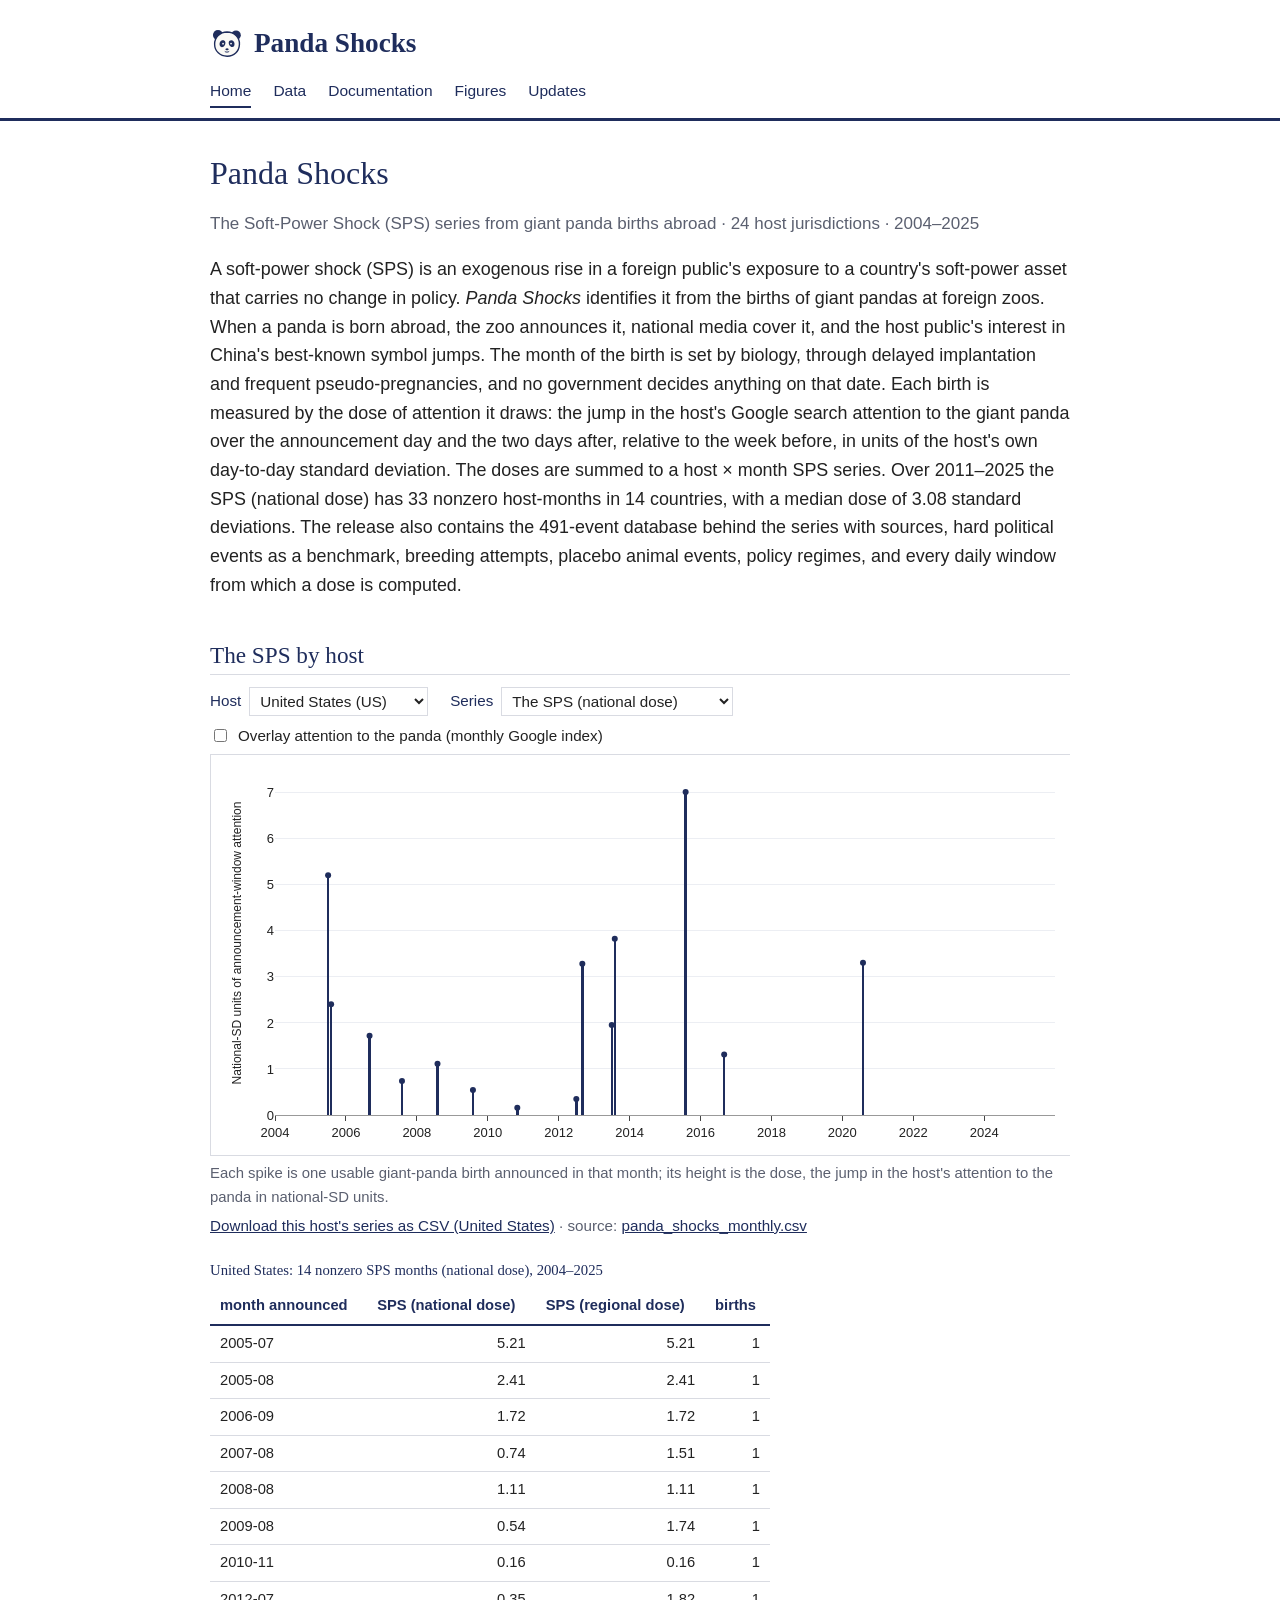
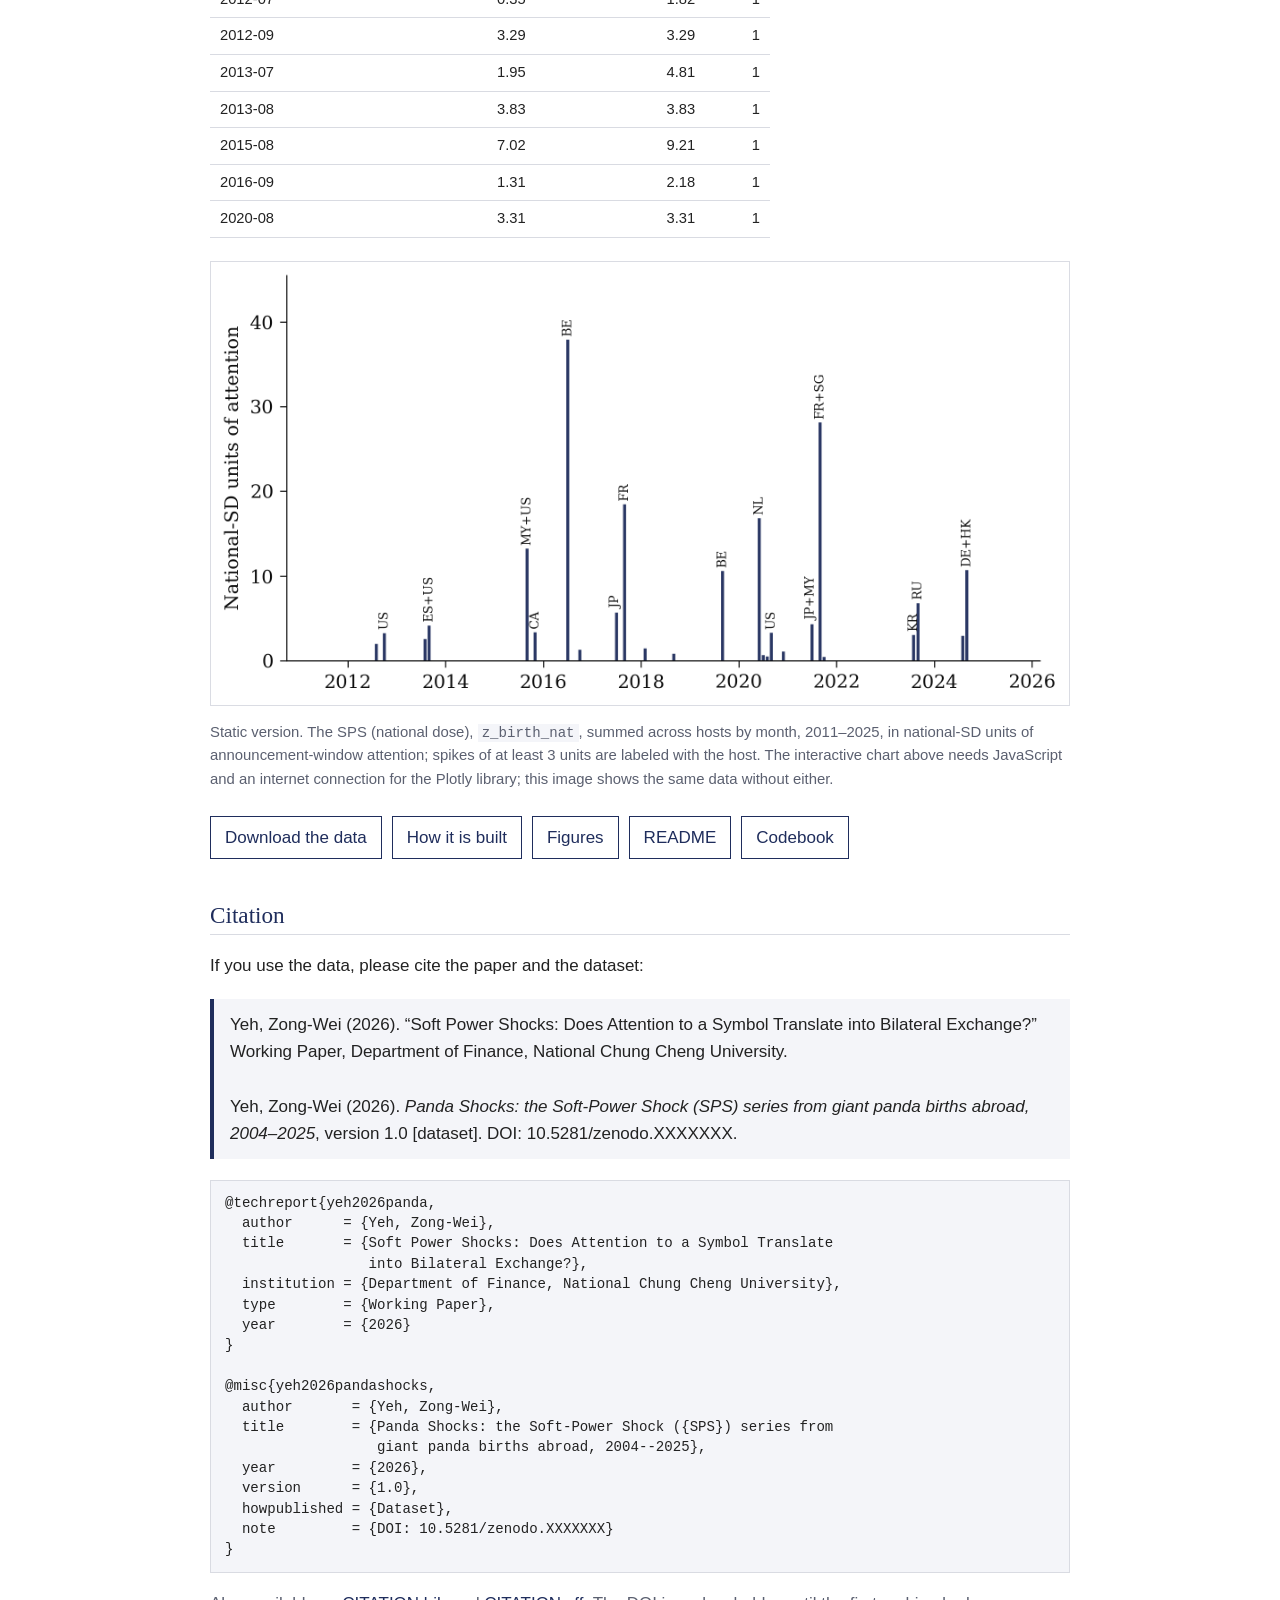
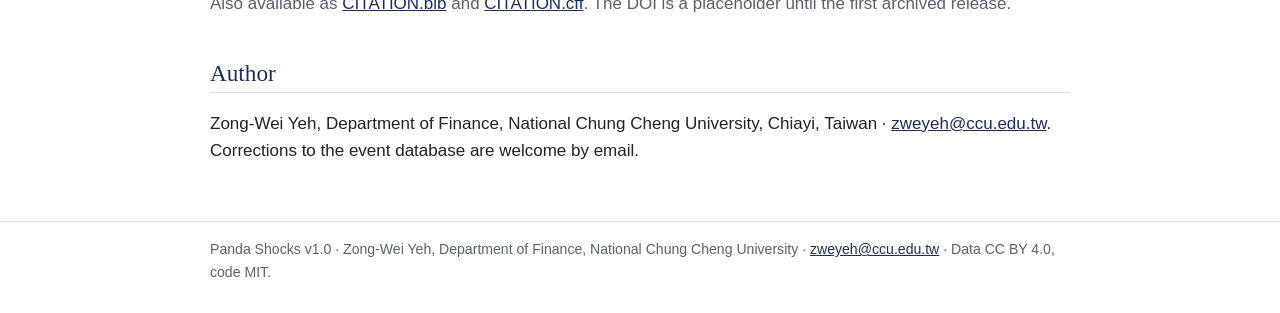
==== index.html @ 0e634dc9 "Panda Shocks v1.0: SPS series, event database, documentation and site Co-Authored-By: Claude Fable 5" ====
<!DOCTYPE html>
<html lang="en">
<head>
<meta charset="utf-8">
<meta name="viewport" content="width=device-width, initial-scale=1">
<title>Panda Shocks</title>
<meta name="description" content="Panda Shocks: the soft-power shock (SPS) series from giant-panda births abroad, 24 host jurisdictions, 2004-2025. Data by Zong-Wei Yeh, National Chung Cheng University.">
<link rel="icon" type="image/svg+xml" href="favicon.svg">
<link rel="stylesheet" href="style.css">
<script src="https://cdn.plot.ly/plotly-2.35.2.min.js" charset="utf-8"></script>
<script src="series/sps_series.js"></script>
</head>
<body>
<header class="site"><div class="wrap">
<a class="brand" href="index.html"><img src="favicon.svg" alt="">Panda Shocks</a>
<nav class="main">
<a href="index.html" class="on">Home</a>
<a href="data.html">Data</a>
<a href="documentation.html">Documentation</a>
<a href="figures.html">Figures</a>
<a href="updates.html">Updates</a>
</nav>
</div></header>
<main><div class="wrap">
<h1>Panda Shocks</h1>
<p class="sub">The Soft-Power Shock (SPS) series from giant panda births abroad &middot; 24 host jurisdictions &middot; 2004&ndash;2025</p>

<p class="lead">A soft-power shock (SPS) is an exogenous rise in a foreign public's exposure to a
country's soft-power asset that carries no change in policy. <em>Panda Shocks</em> identifies it from the
births of giant pandas at foreign zoos. When a panda is born abroad, the zoo announces it, national media
cover it, and the host public's interest in China's best-known symbol jumps. The month of the birth is set
by biology, through delayed implantation and frequent pseudo-pregnancies, and no government decides
anything on that date. Each birth is measured by the dose of attention it draws: the jump in the host's
Google search attention to the giant panda over the announcement day and the two days after, relative to
the week before, in units of the host's own day-to-day standard deviation. The doses are summed to a
host &times; month SPS series. Over 2011&ndash;2025 the SPS (national dose) has 33 nonzero host-months in
14 countries, with a median dose of 3.08 standard deviations. The release also contains the 491-event
database behind the series with sources, hard political events as a benchmark, breeding attempts, placebo
animal events, policy regimes, and every daily window from which a dose is computed.</p>

<h2>The SPS by host</h2>
<div class="chart-controls" id="sps-controls" hidden>
<label>Host
<select id="sps-host"></select></label>
<label>Series
<select id="sps-series">
<option value="z_birth_nat" selected>The SPS (national dose)</option>
<option value="z_birth_reg">The SPS (regional dose)</option>
<option value="z_birth_count">The SPS (count)</option>
<option value="z_birth_cap90">The SPS (capped dose)</option>
<option value="z_death">Deaths (z_death)</option>
<option value="z_hard">Hard political events (z_hard)</option>
</select></label>
<label class="check"><input type="checkbox" id="sps-overlay"> Overlay attention to the panda (monthly Google index)</label>
</div>
<div id="sps-chart" class="chart" role="img" aria-label="Interactive chart of the soft-power shock series for the selected host, 2004 to 2025"></div>
<p class="chart-caption" id="sps-caption">Each spike is one usable giant-panda birth announced in that month; its height is the dose, the jump in the host's attention to the panda in national-SD units.</p>
<p class="chart-tools" id="sps-tools" hidden><a id="sps-download" href="#" download="sps_US.csv">Download this host's series as CSV</a>
<span class="sub">&middot; source: <a href="data/panda_shocks_monthly.csv">panda_shocks_monthly.csv</a></span></p>
<div id="sps-table-wrap" class="table-scroll" hidden>
<table id="sps-table">
<caption id="sps-table-caption">Nonzero SPS months</caption>
<thead><tr><th>month announced</th><th>SPS (national dose)</th><th>SPS (regional dose)</th><th>births</th></tr></thead>
<tbody></tbody>
</table>
</div>

<figure class="fallback">
<img src="figures/fig2_instrument_series.png" alt="Bar chart of the SPS (national dose) summed across hosts by month, 2011 to 2025, with spikes labeled by host">
<figcaption><span id="sps-fallback-note">Static version.</span> The SPS (national dose), <code>z_birth_nat</code>, summed across
hosts by month, 2011&ndash;2025, in national-SD units of announcement-window attention; spikes of at least
3 units are labeled with the host. The interactive chart above needs JavaScript and an internet connection
for the Plotly library; this image shows the same data without either.</figcaption>
</figure>
<noscript><p class="box">JavaScript is off, so the interactive chart is not shown. The static figure above
shows the summed series, and every host's series is in
<a href="data/panda_shocks_monthly.csv">panda_shocks_monthly.csv</a>.</p></noscript>

<ul class="links">
<li><a href="data.html">Download the data</a></li>
<li><a href="documentation.html">How it is built</a></li>
<li><a href="figures.html">Figures</a></li>
<li><a href="README.md">README</a></li>
<li><a href="documentation/CODEBOOK.md">Codebook</a></li>
</ul>

<h2>Citation</h2>
<p>If you use the data, please cite the paper and the dataset:</p>
<div class="box">
Yeh, Zong-Wei (2026). &ldquo;Soft Power Shocks: Does Attention to a Symbol Translate into Bilateral
Exchange?&rdquo; Working Paper, Department of Finance, National Chung Cheng University.<br><br>
Yeh, Zong-Wei (2026). <em>Panda Shocks: the Soft-Power Shock (SPS) series from giant panda births abroad,
2004&ndash;2025</em>, version 1.0 [dataset]. DOI: 10.5281/zenodo.XXXXXXX.
</div>
<pre>@techreport{yeh2026panda,
  author      = {Yeh, Zong-Wei},
  title       = {Soft Power Shocks: Does Attention to a Symbol Translate
                 into Bilateral Exchange?},
  institution = {Department of Finance, National Chung Cheng University},
  type        = {Working Paper},
  year        = {2026}
}

@misc{yeh2026pandashocks,
  author       = {Yeh, Zong-Wei},
  title        = {Panda Shocks: the Soft-Power Shock ({SPS}) series from
                  giant panda births abroad, 2004--2025},
  year         = {2026},
  version      = {1.0},
  howpublished = {Dataset},
  note         = {DOI: 10.5281/zenodo.XXXXXXX}
}</pre>
<p class="sub">Also available as <a href="CITATION.bib">CITATION.bib</a> and <a href="CITATION.cff">CITATION.cff</a>.
The DOI is a placeholder until the first archived release.</p>

<h2>Author</h2>
<p>Zong-Wei Yeh, Department of Finance, National Chung Cheng University, Chiayi, Taiwan &middot;
<a href="mailto:zweyeh@ccu.edu.tw">zweyeh@ccu.edu.tw</a>. Corrections to the event database are welcome by email.</p>
</div></main>
<footer class="site"><div class="wrap">
Panda Shocks v1.0 &middot; Zong-Wei Yeh, Department of Finance, National Chung Cheng University &middot;
<a href="mailto:zweyeh@ccu.edu.tw">zweyeh@ccu.edu.tw</a> &middot; Data CC BY 4.0, code MIT.
</div></footer>
<script>
(function () {
  "use strict";
  var D = window.SPS_SERIES, chart = document.getElementById("sps-chart");
  var note = document.getElementById("sps-fallback-note");
  if (!D || !window.Plotly) {
    chart.style.display = "none";
    if (note) { note.textContent = "The interactive chart could not be loaded (the Plotly library or the series file is unavailable); static version:"; }
    return;
  }
  var NAVY = "#1f2d5c", GRAY = "#8a8f9c";
  var SER = {
    z_birth_nat:   { name: "The SPS (national dose)", y: "National-SD units of announcement-window attention",
                     cap: "Each spike is one usable giant-panda birth announced in that month; its height is the dose, the jump in the host's attention to the panda in national-SD units." },
    z_birth_reg:   { name: "The SPS (regional dose)", y: "SD units of announcement-window attention (regional where usable)",
                     cap: "Each spike is one usable birth; its height is the dose measured on the zoo's regional series where usable, else the national one." },
    z_birth_count: { name: "The SPS (count)", y: "Number of usable births",
                     cap: "Each spike is one usable birth; every spike has height 1 (no dose)." },
    z_birth_cap90: { name: "The SPS (capped dose)", y: "National-SD units of announcement-window attention",
                     cap: "Each spike is one usable birth; its height is the national dose capped at 15.70, the 90th percentile of nonzero doses in 2011–2025." },
    z_death:       { name: "Deaths (z_death)", y: "SD units of announcement-window attention (negative)",
                     cap: "Each spike is a usable panda death announced in that month; its depth is minus the dose." },
    z_hard:        { name: "Hard political events (z_hard)", y: "China-topic SD units (signed)",
                     cap: "Signed intensity of hard political events: conflicts below zero, summits and deals above. These are chosen by governments and are not exogenous." }
  };
  var hostSel = document.getElementById("sps-host"), serSel = document.getElementById("sps-series");
  var ovl = document.getElementById("sps-overlay"), dl = document.getElementById("sps-download");
  var x = D.months.map(function (m) { return m + "-01"; });
  D.hosts.forEach(function (h) {
    var o = document.createElement("option");
    o.value = h.code; o.textContent = h.name + " (" + h.code + ")";
    hostSel.appendChild(o);
  });
  var m = /host=([A-Z]{2})/.exec(location.hash + location.search);
  hostSel.value = (m && D.hosts.some(function (h) { return h.code === m[1]; })) ? m[1] : "US";
  if (/overlay=1/.test(location.hash + location.search)) { ovl.checked = true; }
  ["sps-controls", "sps-tools", "sps-table-wrap"].forEach(function (id) { document.getElementById(id).hidden = false; });

  function host() { var c = hostSel.value; return D.hosts.filter(function (h) { return h.code === c; })[0]; }
  function fmt(v, k) { return v === null ? "" : (k === "z_birth_count" ? String(v) : v.toFixed(2)); }

  function draw() {
    var h = host(), k = serSel.value, s = SER[k], v = h[k];
    var nz = { x: [], y: [] };
    v.forEach(function (val, i) { if (val) { nz.x.push(x[i]); nz.y.push(val); } });
    var traces = [
      { type: "bar", x: x, y: v, name: s.name, marker: { color: NAVY }, width: 1000 * 3600 * 24 * 25,
        hovertemplate: "%{x|%Y-%m}: %{y:.2f}<extra>" + s.name + "</extra>" },
      { type: "scatter", mode: "markers", x: nz.x, y: nz.y, marker: { color: NAVY, size: 6 },
        hoverinfo: "skip", showlegend: false }
    ];
    var layout = {
      margin: { l: 64, r: ovl.checked ? 56 : 16, t: 16, b: 40 }, height: chart.clientWidth < 500 ? 320 : 400,
      font: { family: "-apple-system, Segoe UI, Helvetica Neue, Arial, sans-serif", size: 13, color: "#222" },
      plot_bgcolor: "#fff", paper_bgcolor: "#fff", bargap: 0, hovermode: "closest",
      xaxis: { type: "date", range: ["2004-01-01", "2025-12-31"], dtick: "M24", tickformat: "%Y",
               showgrid: false, linecolor: "#999", ticks: "outside" },
      yaxis: { title: { text: s.y, font: { size: 12 } }, zeroline: true, zerolinecolor: "#999",
               gridcolor: "#eceef3", rangemode: k === "z_death" ? "normal" : "tozero" },
      showlegend: ovl.checked, legend: { orientation: "h", x: 0, y: 1.08, font: { size: 12 } }
    };
    if (ovl.checked) {
      traces.push({ type: "scatter", mode: "lines", x: x, y: h.A_panda, yaxis: "y2", connectgaps: false,
                    name: "Attention to the panda (monthly Google index, right axis)",
                    line: { color: GRAY, width: 1 },
                    hovertemplate: "%{x|%Y-%m}: %{y:.0f}<extra>attention to the panda</extra>" });
      traces[0].showlegend = true;
      layout.yaxis2 = { overlaying: "y", side: "right", range: [0, 100], showgrid: false,
                        title: { text: "Google index (0–100)", font: { size: 12, color: GRAY } },
                        tickfont: { color: GRAY } };
    }
    Plotly.react(chart, traces, layout, { responsive: true, displaylogo: false,
      modeBarButtonsToRemove: ["select2d", "lasso2d", "autoScale2d"] });
    document.getElementById("sps-caption").textContent = s.cap;
    table(h); csv(h);
  }

  function table(h) {
    var tb = document.querySelector("#sps-table tbody"), rows = [];
    h.z_birth_nat.forEach(function (val, i) {
      if (val) { rows.push("<tr><td>" + D.months[i] + "</td><td class=\"num\">" + fmt(val) + "</td><td class=\"num\">" +
                           fmt(h.z_birth_reg[i]) + "</td><td class=\"num\">" + fmt(h.z_birth_count[i], "z_birth_count") + "</td></tr>"); }
    });
    tb.innerHTML = rows.length ? rows.join("") :
      "<tr><td colspan=\"4\">No usable birth in 2004–2025: the SPS is zero in every month.</td></tr>";
    document.getElementById("sps-table-caption").textContent =
      h.name + ": " + rows.length + " nonzero SPS month" + (rows.length === 1 ? "" : "s") + " (national dose), 2004–2025";
  }

  var url = null;
  function csv(h) {
    var cols = ["z_birth_nat", "z_birth_reg", "z_birth_count", "z_birth_cap90", "z_death", "z_hard", "A_panda"];
    var lines = ["host,month," + cols.join(",")];
    D.months.forEach(function (mo, i) {
      lines.push(h.code + "," + mo + "," + cols.map(function (c) { var v = h[c][i]; return v === null ? "" : v; }).join(","));
    });
    if (url) { URL.revokeObjectURL(url); }
    url = URL.createObjectURL(new Blob([lines.join("\n") + "\n"], { type: "text/csv;charset=utf-8" }));
    dl.href = url; dl.download = "sps_" + h.code + ".csv";
    dl.textContent = "Download this host's series as CSV (" + h.name + ")";
  }

  hostSel.addEventListener("change", draw);
  serSel.addEventListener("change", draw);
  ovl.addEventListener("change", draw);
  draw();
})();
</script>
</body>
</html>
---- style.css ----
:root { --navy: #1f2d5c; --ink: #222; --muted: #5b6070; --rule: #d9dbe2; --bg: #fff; --tint: #f4f5f9; }
* { box-sizing: border-box; }
html { -webkit-text-size-adjust: 100%; }
body { margin: 0; background: var(--bg); color: var(--ink);
       font: 17px/1.6 -apple-system, "Segoe UI", "Helvetica Neue", Arial, sans-serif; }
.wrap { max-width: 900px; margin: 0 auto; padding: 0 20px; }
header.site { border-bottom: 3px solid var(--navy); padding: 22px 0 10px; }
header.site .brand { font-family: Georgia, "Times New Roman", serif; font-size: 1.7rem; color: var(--navy);
                     text-decoration: none; font-weight: bold; display: inline-flex; align-items: center; gap: 10px; }
header.site .brand img { width: 34px; height: 34px; }
nav.main { margin-top: 8px; display: flex; flex-wrap: wrap; gap: 4px 22px; font-size: 0.97rem; }
nav.main a { color: var(--navy); text-decoration: none; padding: 2px 0; border-bottom: 2px solid transparent; }
nav.main a:hover, nav.main a.on { border-bottom-color: var(--navy); }
main { padding: 26px 0 40px; }
h1, h2, h3 { font-family: Georgia, "Times New Roman", serif; color: var(--navy); line-height: 1.25; font-weight: normal; }
h1 { font-size: 2rem; margin: 0.2em 0 0.5em; }
h2 { font-size: 1.45rem; margin: 1.8em 0 0.5em; border-bottom: 1px solid var(--rule); padding-bottom: 4px; }
h3 { font-size: 1.15rem; margin: 1.4em 0 0.4em; }
a { color: var(--navy); }
p.lead { font-size: 1.12rem; }
.sub { color: var(--muted); }
figure { margin: 1.4em 0; }
figure img { width: 100%; height: auto; border: 1px solid var(--rule); }
figcaption { color: var(--muted); font-size: 0.93rem; margin-top: 6px; }
.box { background: var(--tint); border-left: 4px solid var(--navy); padding: 12px 16px; margin: 1.2em 0; }
pre, code { font-family: Consolas, "SFMono-Regular", Menlo, monospace; font-size: 0.88rem; }
pre { background: var(--tint); padding: 12px 14px; overflow-x: auto; border: 1px solid var(--rule); line-height: 1.45; }
:not(pre) > code { background: var(--tint); padding: 1px 4px; }
.table-scroll { overflow-x: auto; margin: 1em 0; }
table { border-collapse: collapse; width: 100%; font-size: 0.92rem; }
th, td { text-align: left; padding: 6px 10px; border-bottom: 1px solid var(--rule); vertical-align: top; }
th { border-bottom: 2px solid var(--navy); font-weight: 600; color: var(--navy); }
td.num { text-align: right; white-space: nowrap; }
td.hash { font-family: Consolas, Menlo, monospace; font-size: 0.72rem; word-break: break-all; }
.links { display: flex; flex-wrap: wrap; gap: 10px; margin: 1.2em 0; padding: 0; list-style: none; }
.links a { display: inline-block; padding: 7px 14px; border: 1px solid var(--navy); text-decoration: none; }
.links a:hover { background: var(--navy); color: #fff; }
footer.site { border-top: 1px solid var(--rule); color: var(--muted); font-size: 0.88rem; padding: 16px 0 30px; }
.mjx-display, mjx-container[display="true"] { overflow-x: auto; overflow-y: hidden; }
@media (max-width: 600px) {
  body { font-size: 16px; }
  h1 { font-size: 1.6rem; }
  header.site .brand { font-size: 1.4rem; }
  th, td { padding: 5px 6px; }
}
.chart-controls { display: flex; flex-wrap: wrap; gap: 8px 22px; align-items: center; margin: 0.6em 0 0.4em; font-size: 0.95rem; }
.chart-controls label { display: inline-flex; align-items: center; gap: 8px; color: var(--navy); }
.chart-controls select { font: inherit; padding: 4px 6px; border: 1px solid var(--rule); background: #fff; color: var(--ink); max-width: 100%; }
.chart-controls .check { color: var(--ink); }
.chart { width: 100%; min-height: 400px; border: 1px solid var(--rule); }
.chart-caption { color: var(--muted); font-size: 0.93rem; margin: 6px 0 4px; }
.chart-tools { font-size: 0.95rem; margin: 4px 0 0.6em; }
table caption { caption-side: top; text-align: left; font-family: Georgia, "Times New Roman", serif; color: var(--navy); padding: 4px 0 6px; }
#sps-table { max-width: 560px; }
figure.fallback img { opacity: 0.95; }
[hidden] { display: none !important; }
@media (max-width: 600px) {
  .chart { min-height: 320px; }
  .chart-controls label { width: 100%; }
  .chart-controls select { flex: 1; }
}
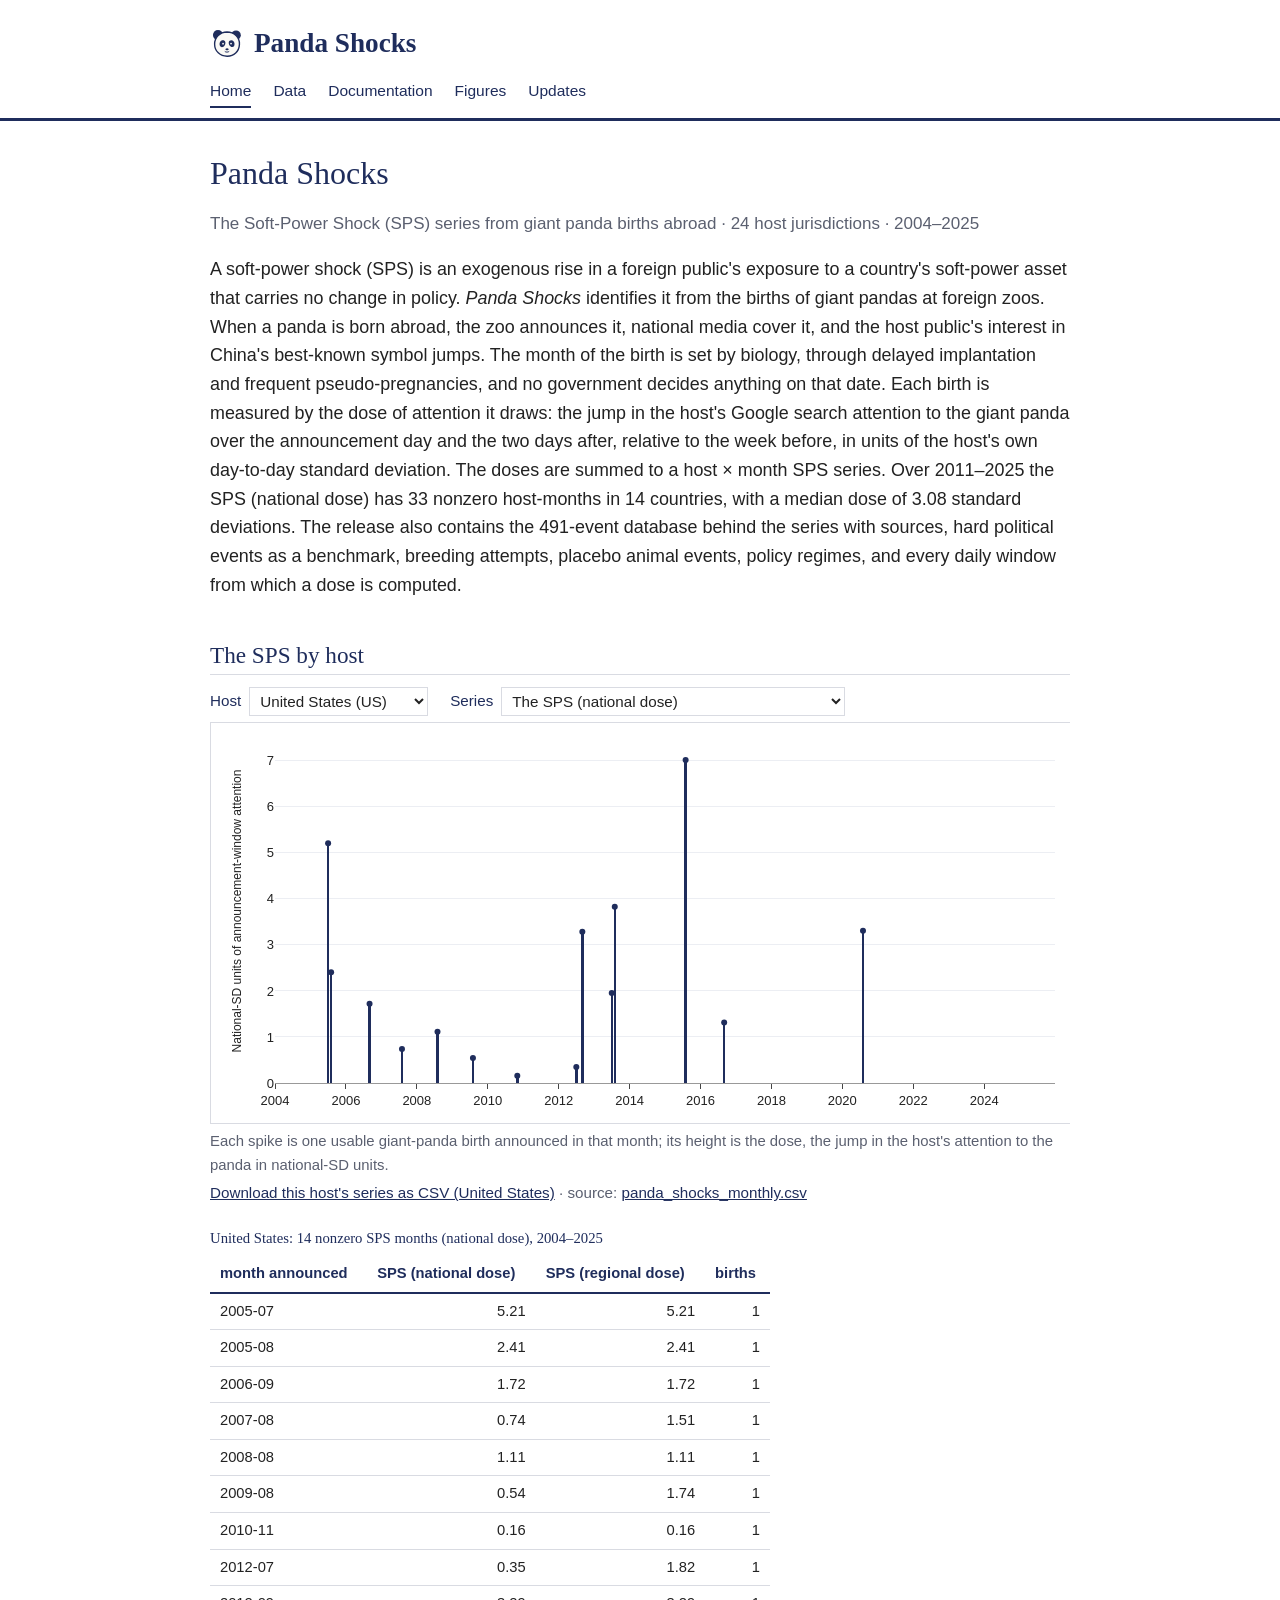
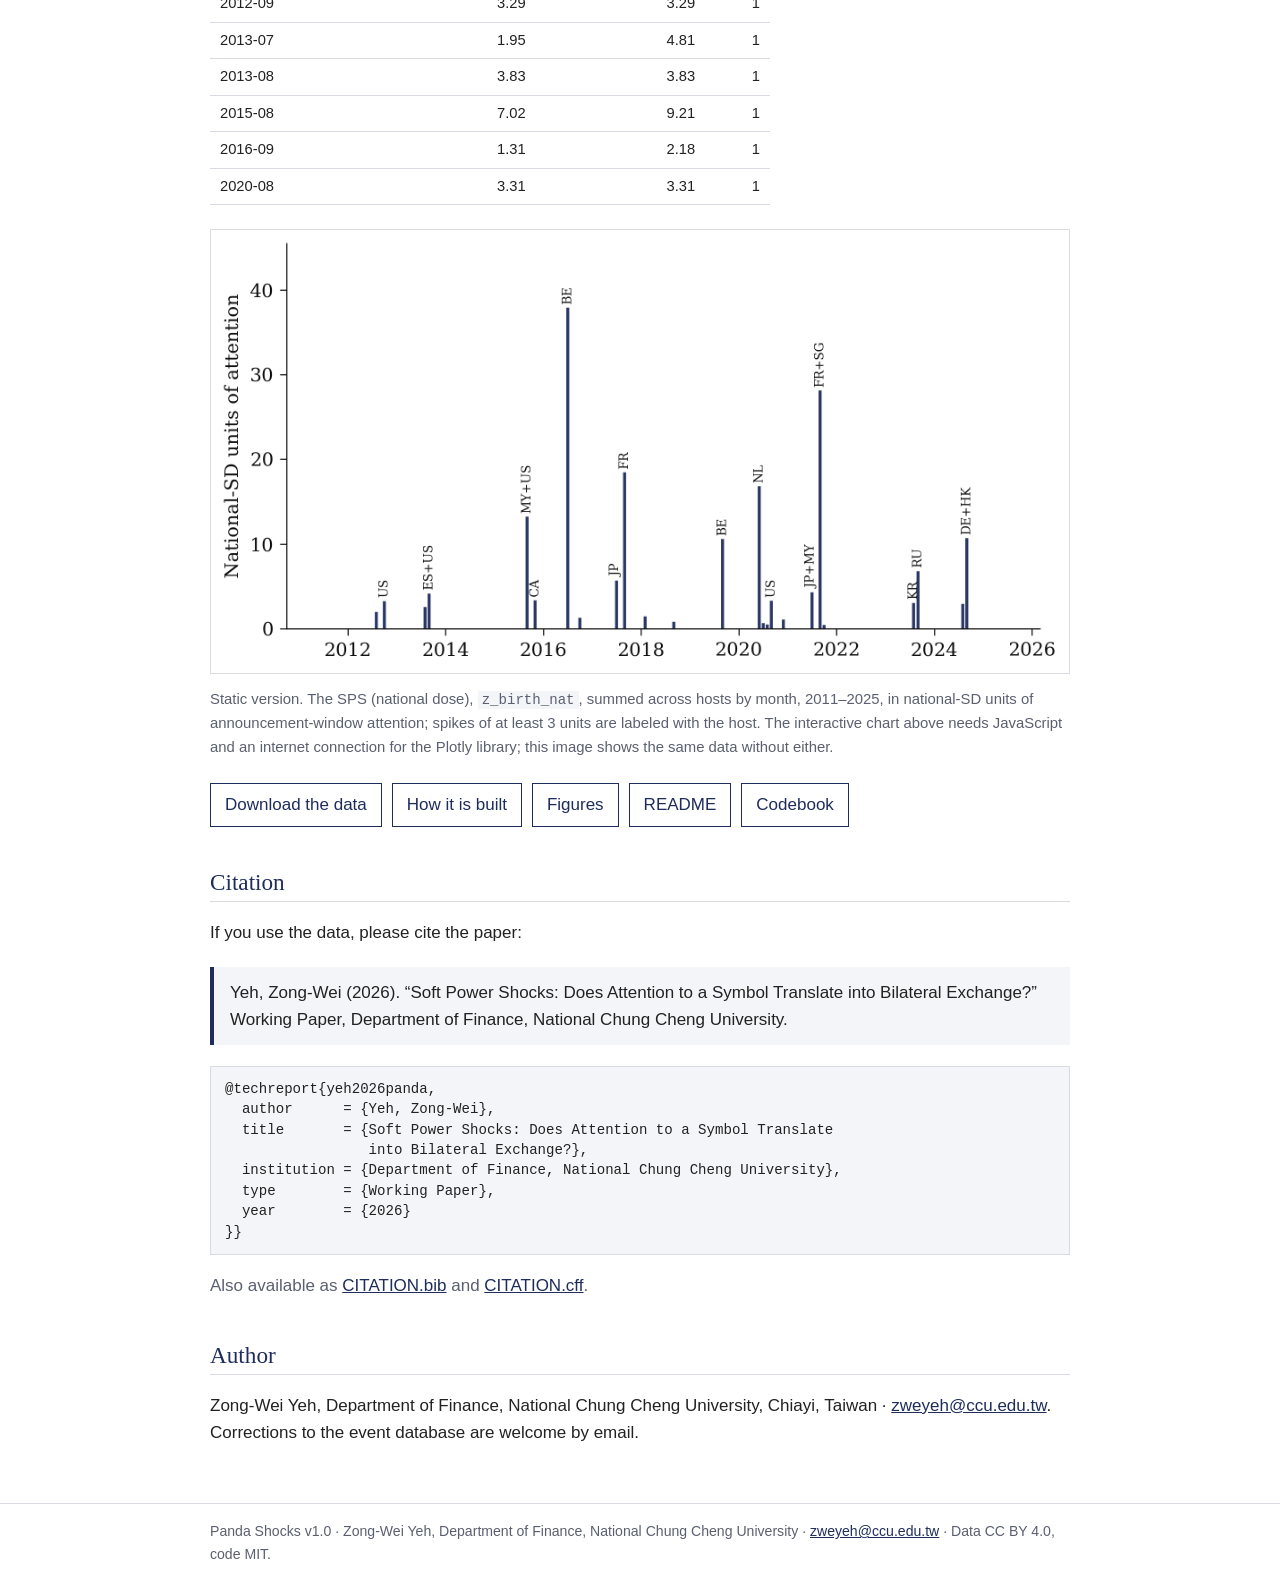
==== commit f5376db4: "Home page: attention index as a series option; drop DOI placeholders Co-Authored-By: Claude Fable 5." ====
--- a/index.html
+++ b/index.html
@@ -50,8 +50,8 @@
 <option value="z_birth_cap90">The SPS (capped dose)</option>
 <option value="z_death">Deaths (z_death)</option>
 <option value="z_hard">Hard political events (z_hard)</option>
+<option value="A_panda">Attention to the panda (monthly Google index)</option>
 </select></label>
-<label class="check"><input type="checkbox" id="sps-overlay"> Overlay attention to the panda (monthly Google index)</label>
 </div>
 <div id="sps-chart" class="chart" role="img" aria-label="Interactive chart of the soft-power shock series for the selected host, 2004 to 2025"></div>
 <p class="chart-caption" id="sps-caption">Each spike is one usable giant-panda birth announced in that month; its height is the dose, the jump in the host's attention to the panda in national-SD units.</p>
@@ -85,12 +85,10 @@
 </ul>
 
 <h2>Citation</h2>
-<p>If you use the data, please cite the paper and the dataset:</p>
+<p>If you use the data, please cite the paper:</p>
 <div class="box">
 Yeh, Zong-Wei (2026). &ldquo;Soft Power Shocks: Does Attention to a Symbol Translate into Bilateral
-Exchange?&rdquo; Working Paper, Department of Finance, National Chung Cheng University.<br><br>
-Yeh, Zong-Wei (2026). <em>Panda Shocks: the Soft-Power Shock (SPS) series from giant panda births abroad,
-2004&ndash;2025</em>, version 1.0 [dataset]. DOI: 10.5281/zenodo.XXXXXXX.
+Exchange?&rdquo; Working Paper, Department of Finance, National Chung Cheng University.
 </div>
 <pre>@techreport{yeh2026panda,
   author      = {Yeh, Zong-Wei},
@@ -99,19 +97,8 @@
   institution = {Department of Finance, National Chung Cheng University},
   type        = {Working Paper},
   year        = {2026}
-}
-
-@misc{yeh2026pandashocks,
-  author       = {Yeh, Zong-Wei},
-  title        = {Panda Shocks: the Soft-Power Shock ({SPS}) series from
-                  giant panda births abroad, 2004--2025},
-  year         = {2026},
-  version      = {1.0},
-  howpublished = {Dataset},
-  note         = {DOI: 10.5281/zenodo.XXXXXXX}
-}</pre>
-<p class="sub">Also available as <a href="CITATION.bib">CITATION.bib</a> and <a href="CITATION.cff">CITATION.cff</a>.
-The DOI is a placeholder until the first archived release.</p>
+}}</pre>
+<p class="sub">Also available as <a href="CITATION.bib">CITATION.bib</a> and <a href="CITATION.cff">CITATION.cff</a>.</p>
 
 <h2>Author</h2>
 <p>Zong-Wei Yeh, Department of Finance, National Chung Cheng University, Chiayi, Taiwan &middot;
@@ -144,10 +131,12 @@
     z_death:       { name: "Deaths (z_death)", y: "SD units of announcement-window attention (negative)",
                      cap: "Each spike is a usable panda death announced in that month; its depth is minus the dose." },
     z_hard:        { name: "Hard political events (z_hard)", y: "China-topic SD units (signed)",
-                     cap: "Signed intensity of hard political events: conflicts below zero, summits and deals above. These are chosen by governments and are not exogenous." }
+                     cap: "Signed intensity of hard political events: conflicts below zero, summits and deals above. These are chosen by governments and are not exogenous." },
+    A_panda:       { name: "Attention to the panda (monthly Google index)", y: "Google Trends index (0\u2013100)",
+                     cap: "Monthly Google Trends index for the giant panda topic in the host, scaled by Google to 100 at the host's own maximum; the SPS is built from the daily series around each birth, not from this index." }
   };
   var hostSel = document.getElementById("sps-host"), serSel = document.getElementById("sps-series");
-  var ovl = document.getElementById("sps-overlay"), dl = document.getElementById("sps-download");
+  var dl = document.getElementById("sps-download");
   var x = D.months.map(function (m) { return m + "-01"; });
   D.hosts.forEach(function (h) {
     var o = document.createElement("option");
@@ -156,7 +145,6 @@
   });
   var m = /host=([A-Z]{2})/.exec(location.hash + location.search);
   hostSel.value = (m && D.hosts.some(function (h) { return h.code === m[1]; })) ? m[1] : "US";
-  if (/overlay=1/.test(location.hash + location.search)) { ovl.checked = true; }
   ["sps-controls", "sps-tools", "sps-table-wrap"].forEach(function (id) { document.getElementById(id).hidden = false; });
 
   function host() { var c = hostSel.value; return D.hosts.filter(function (h) { return h.code === c; })[0]; }
@@ -166,32 +154,26 @@
     var h = host(), k = serSel.value, s = SER[k], v = h[k];
     var nz = { x: [], y: [] };
     v.forEach(function (val, i) { if (val) { nz.x.push(x[i]); nz.y.push(val); } });
-    var traces = [
+    var traces = (k === "A_panda") ? [
+      { type: "scatter", mode: "lines", x: x, y: v, name: s.name, connectgaps: false,
+        line: { color: NAVY, width: 1.4 },
+        hovertemplate: "%{x|%Y-%m}: %{y:.0f}<extra>" + s.name + "</extra>" }
+    ] : [
       { type: "bar", x: x, y: v, name: s.name, marker: { color: NAVY }, width: 1000 * 3600 * 24 * 25,
         hovertemplate: "%{x|%Y-%m}: %{y:.2f}<extra>" + s.name + "</extra>" },
       { type: "scatter", mode: "markers", x: nz.x, y: nz.y, marker: { color: NAVY, size: 6 },
         hoverinfo: "skip", showlegend: false }
     ];
     var layout = {
-      margin: { l: 64, r: ovl.checked ? 56 : 16, t: 16, b: 40 }, height: chart.clientWidth < 500 ? 320 : 400,
+      margin: { l: 64, r: 16, t: 16, b: 40 }, height: chart.clientWidth < 500 ? 320 : 400,
       font: { family: "-apple-system, Segoe UI, Helvetica Neue, Arial, sans-serif", size: 13, color: "#222" },
       plot_bgcolor: "#fff", paper_bgcolor: "#fff", bargap: 0, hovermode: "closest",
       xaxis: { type: "date", range: ["2004-01-01", "2025-12-31"], dtick: "M24", tickformat: "%Y",
                showgrid: false, linecolor: "#999", ticks: "outside" },
       yaxis: { title: { text: s.y, font: { size: 12 } }, zeroline: true, zerolinecolor: "#999",
                gridcolor: "#eceef3", rangemode: k === "z_death" ? "normal" : "tozero" },
-      showlegend: ovl.checked, legend: { orientation: "h", x: 0, y: 1.08, font: { size: 12 } }
+      showlegend: false
     };
-    if (ovl.checked) {
-      traces.push({ type: "scatter", mode: "lines", x: x, y: h.A_panda, yaxis: "y2", connectgaps: false,
-                    name: "Attention to the panda (monthly Google index, right axis)",
-                    line: { color: GRAY, width: 1 },
-                    hovertemplate: "%{x|%Y-%m}: %{y:.0f}<extra>attention to the panda</extra>" });
-      traces[0].showlegend = true;
-      layout.yaxis2 = { overlaying: "y", side: "right", range: [0, 100], showgrid: false,
-                        title: { text: "Google index (0–100)", font: { size: 12, color: GRAY } },
-                        tickfont: { color: GRAY } };
-    }
     Plotly.react(chart, traces, layout, { responsive: true, displaylogo: false,
       modeBarButtonsToRemove: ["select2d", "lasso2d", "autoScale2d"] });
     document.getElementById("sps-caption").textContent = s.cap;
@@ -225,7 +207,6 @@
 
   hostSel.addEventListener("change", draw);
   serSel.addEventListener("change", draw);
-  ovl.addEventListener("change", draw);
   draw();
 })();
 </script>
